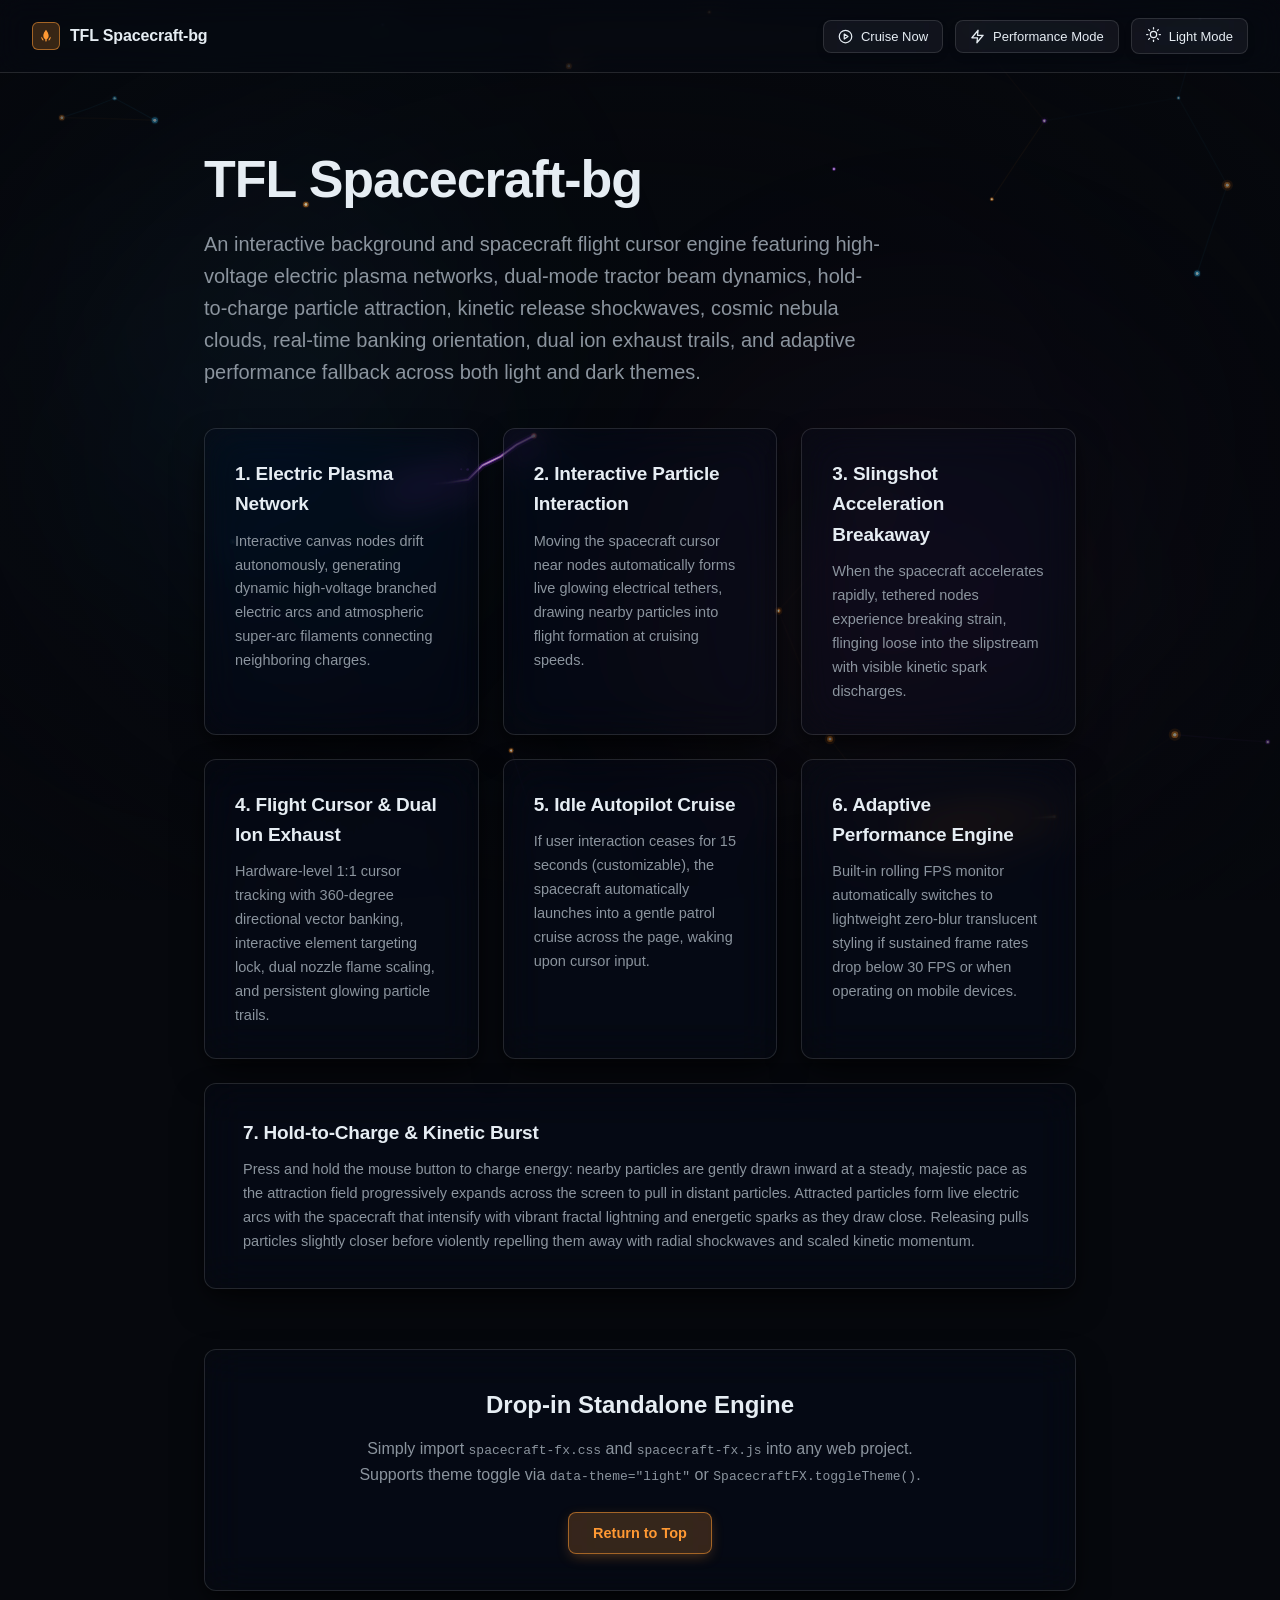
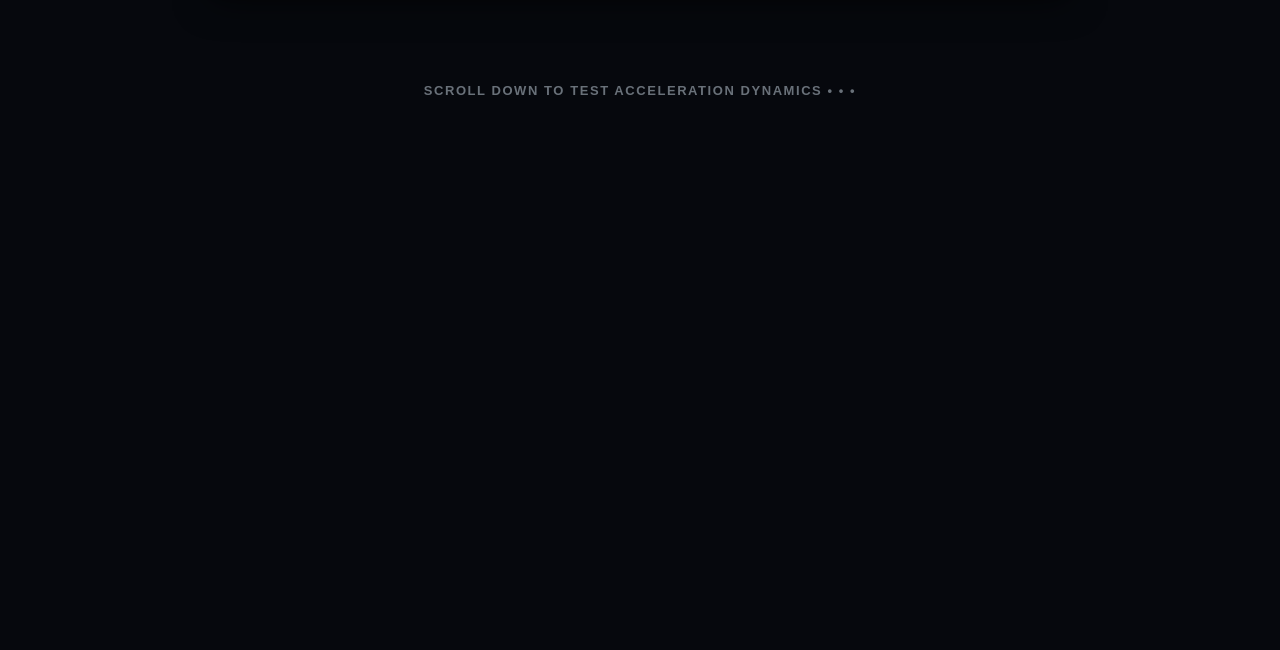
==== index.html @ ed70cabe "updated demo page name to index for gihub pages" ====
<!DOCTYPE html>
<html lang="en" data-theme="dark">
<head>
  <meta charset="UTF-8">
  <meta name="viewport" content="width=device-width, initial-scale=1.0">
  <title>TFL Spacecraft-bg — Interactive Demo</title>
  <meta name="theme-color" content="#06080d">

  <!-- Spacecraft FX Stylesheet (Includes Light & Dark Themes + Glass Utilities) -->
  <link rel="stylesheet" href="spacecraft-fx.css">

  <style>
    *, *::before, *::after {
      box-sizing: border-box;
      margin: 0;
      padding: 0;
    }

    body {
      font-family: -apple-system, BlinkMacSystemFont, "Segoe UI", Roboto, Helvetica, Arial, sans-serif;
      background-color: var(--fx-bg);
      color: var(--fx-text);
      min-height: 250vh;
      overflow-x: hidden;
      line-height: 1.6;
      transition: background-color 0.3s ease, color 0.3s ease;
    }

    /* Floating Header with Theme Switcher */
    .demo-header {
      position: fixed;
      top: 0;
      left: 0;
      right: 0;
      z-index: 100;
      display: flex;
      justify-content: space-between;
      align-items: center;
      padding: 18px 32px;
      backdrop-filter: blur(14px);
      -webkit-backdrop-filter: blur(14px);
      border-bottom: 1px solid var(--fx-glass-border);
      background: var(--fx-glass-bg);
      transition: background 0.3s ease, border-color 0.3s ease;
    }

    .demo-logo {
      display: flex;
      align-items: center;
      gap: 10px;
      font-size: 16px;
      font-weight: 700;
      letter-spacing: -0.01em;
      color: var(--fx-text);
      text-decoration: none;
    }

    .demo-logo-icon {
      display: inline-flex;
      align-items: center;
      justify-content: center;
      width: 28px;
      height: 28px;
      border-radius: 6px;
      background: var(--fx-btn-primary-bg);
      border: 1px solid var(--fx-btn-primary-border);
      color: var(--fx-btn-primary-text);
      font-size: 14px;
    }

    .demo-nav-actions {
      display: flex;
      align-items: center;
      gap: 12px;
    }

    .nav-btn {
      display: inline-flex;
      align-items: center;
      gap: 8px;
      padding: 8px 14px;
      font-size: 13px;
      font-weight: 500;
      cursor: pointer;
    }

    .nav-btn svg {
      width: 15px;
      height: 15px;
      flex-shrink: 0;
    }

    .demo-content {
      position: relative;
      z-index: 1;
      max-width: 920px;
      margin: 0 auto;
      padding: 150px 24px 100px;
    }

    .badge {
      display: inline-flex;
      align-items: center;
      gap: 6px;
      font-size: 12px;
      font-weight: 700;
      text-transform: uppercase;
      letter-spacing: 0.1em;
      color: var(--fx-accent);
      background: rgba(var(--fx-accent-rgb), 0.12);
      border: 1px solid rgba(var(--fx-accent-rgb), 0.35);
      border-radius: 999px;
      padding: 5px 14px;
      margin-bottom: 22px;
      backdrop-filter: blur(10px);
      -webkit-backdrop-filter: blur(10px);
    }

    .badge-dot {
      width: 6px;
      height: 6px;
      border-radius: 50%;
      background-color: var(--fx-accent);
      box-shadow: 0 0 8px var(--fx-accent);
    }

    h1 {
      font-size: clamp(34px, 5vw, 52px);
      font-weight: 800;
      line-height: 1.15;
      margin-bottom: 18px;
      letter-spacing: -0.02em;
    }

    p.lead {
      font-size: clamp(17px, 2.2vw, 20px);
      color: var(--fx-text-muted);
      margin-bottom: 36px;
      max-width: 680px;
      line-height: 1.6;
    }

    .btn-group {
      display: flex;
      flex-wrap: wrap;
      gap: 16px;
      margin-bottom: 60px;
    }

    .cards-grid {
      display: grid;
      grid-template-columns: repeat(auto-fit, minmax(260px, 1fr));
      gap: 24px;
      margin-top: 40px;
    }

    .card-span-full {
      grid-column: 1 / -1;
    }

    .card-span-full .card-inner {
      padding: 34px 38px;
    }

    .card-inner {
      padding: 30px;
      height: 100%;
      display: flex;
      flex-direction: column;
    }

    .card-icon {
      font-size: 22px;
      margin-bottom: 16px;
      display: inline-block;
    }

    .card h3 {
      font-size: 19px;
      font-weight: 700;
      margin-bottom: 10px;
      color: var(--fx-text);
      letter-spacing: -0.01em;
    }

    .card p {
      color: var(--fx-text-muted);
      font-size: 14.5px;
      line-height: 1.65;
    }

    .scroll-hint {
      margin-top: 90px;
      text-align: center;
      color: var(--fx-text-muted);
      font-size: 13px;
      letter-spacing: 0.12em;
      text-transform: uppercase;
      font-weight: 600;
      opacity: 0.75;
    }

    .demo-footer-card {
      margin-top: 60px;
      padding: 36px;
      text-align: center;
    }

    .demo-footer-card h2 {
      font-size: 24px;
      margin-bottom: 12px;
    }

    .demo-footer-card p {
      color: var(--fx-text-muted);
      max-width: 600px;
      margin: 0 auto 24px;
    }
  </style>
</head>
<body>

  <!-- Floating Header with Theme Switcher and Mode Controls -->
  <header class="demo-header">
    <div class="demo-logo">
      <span class="demo-logo-icon">
        <svg viewBox="0 0 24 24" width="16" height="16" fill="currentColor">
          <path d="M12 2.5s-4 4.5-4 9.5c0 2.2 1.3 4 3 4.8V19l1 2 1-2v-2.2c1.7-.8 3-2.6 3-4.8 0-5-4-9.5-4-9.5zM6 13c-.6 0-1 .4-1 1 0 2.5 1.5 4.5 3 5.2V16.5C6.8 15.6 6 14.4 6 13zm12 0c0 1.4-.8 2.6-2 3.5v2.7c1.5-.7 3-2.7 3-5.2 0-.6-.4-1-1-1z"/>
        </svg>
      </span>
      <span>TFL Spacecraft-bg</span>
    </div>

    <div class="demo-nav-actions">
      <!-- Instant Auto-Cruise Test Button -->
      <button id="cruise-test-btn" class="fx-glass-btn fx-glass-btn-secondary nav-btn" title="Instantly trigger Idle Auto-Cruise without waiting 15 seconds">
        <svg viewBox="0 0 24 24" fill="none" stroke="currentColor" stroke-width="2" stroke-linecap="round" stroke-linejoin="round">
          <circle cx="12" cy="12" r="10"></circle>
          <polygon points="10 8 16 12 10 16 10 8"></polygon>
        </svg>
        <span>Cruise Now</span>
      </button>

      <!-- Mode activation toggle -->
      <button id="lowperf-toggle-btn" class="fx-glass-btn fx-glass-btn-secondary nav-btn" title="Toggle Low-Performance Mode (< 30 FPS mode)">
        <svg viewBox="0 0 24 24" fill="none" stroke="currentColor" stroke-width="2" stroke-linecap="round" stroke-linejoin="round">
          <polygon points="13 2 3 14 12 14 11 22 21 10 12 10 13 2"></polygon>
        </svg>
        <span id="lowperf-label">Performance Mode</span>
      </button>

      <!-- Theme Switcher -->
      <button id="theme-toggle-btn" class="fx-glass-btn fx-glass-btn-secondary nav-btn" aria-label="Toggle light or dark theme" title="Toggle Light / Dark Theme">
        <span id="theme-icon">
          <!-- Default Moon Icon for Dark Theme -->
          <svg viewBox="0 0 24 24" fill="none" stroke="currentColor" stroke-width="2" stroke-linecap="round" stroke-linejoin="round">
            <path d="M21 12.79A9 9 0 1 1 11.21 3 7 7 0 0 0 21 12.79z"></path>
          </svg>
        </span>
        <span id="theme-label">Light Mode</span>
      </button>
    </div>
  </header>

  <!-- Demo Content -->
  <main class="demo-content">
    <h1>TFL Spacecraft-bg</h1>
    <p class="lead">
      An interactive background and spacecraft flight cursor engine featuring high-voltage electric plasma networks, dual-mode tractor beam dynamics, hold-to-charge particle attraction, kinetic release shockwaves, cosmic nebula clouds, real-time banking orientation, dual ion exhaust trails, and adaptive performance fallback across both light and dark themes.
    </p>

    <!-- Features Cards Grid (7 Interactive Features) -->
    <div class="cards-grid">
      <div class="fx-glass-card card">
        <div class="card-inner">
          <h3>1. Electric Plasma Network</h3>
          <p>Interactive canvas nodes drift autonomously, generating dynamic high-voltage branched electric arcs and atmospheric super-arc filaments connecting neighboring charges.</p>
        </div>
      </div>

      <div class="fx-glass-card card">
        <div class="card-inner">
          <h3>2. Interactive Particle Interaction</h3>
          <p>Moving the spacecraft cursor near nodes automatically forms live glowing electrical tethers, drawing nearby particles into flight formation at cruising speeds.</p>
        </div>
      </div>

      <div class="fx-glass-card card">
        <div class="card-inner">
          <h3>3. Slingshot Acceleration Breakaway</h3>
          <p>When the spacecraft accelerates rapidly, tethered nodes experience breaking strain, flinging loose into the slipstream with visible kinetic spark discharges.</p>
        </div>
      </div>

      <div class="fx-glass-card card">
        <div class="card-inner">
          <h3>4. Flight Cursor & Dual Ion Exhaust</h3>
          <p>Hardware-level 1:1 cursor tracking with 360-degree directional vector banking, interactive element targeting lock, dual nozzle flame scaling, and persistent glowing particle trails.</p>
        </div>
      </div>

      <div class="fx-glass-card card">
        <div class="card-inner">
          <h3>5. Idle Autopilot Cruise</h3>
          <p>If user interaction ceases for 15 seconds (customizable), the spacecraft automatically launches into a gentle patrol cruise across the page, waking upon cursor input.</p>
        </div>
      </div>

      <div class="fx-glass-card card">
        <div class="card-inner">
          <h3>6. Adaptive Performance Engine</h3>
          <p>Built-in rolling FPS monitor automatically switches to lightweight zero-blur translucent styling if sustained frame rates drop below 30 FPS or when operating on mobile devices.</p>
        </div>
      </div>

      <div class="fx-glass-card card card-span-full">
        <div class="card-inner">
          <h3>7. Hold-to-Charge & Kinetic Burst</h3>
          <p>Press and hold the mouse button to charge energy: nearby particles are gently drawn inward at a steady, majestic pace as the attraction field progressively expands across the screen to pull in distant particles. Attracted particles form live electric arcs with the spacecraft that intensify with vibrant fractal lightning and energetic sparks as they draw close. Releasing pulls particles slightly closer before violently repelling them away with radial shockwaves and scaled kinetic momentum.</p>
        </div>
      </div>
    </div>

    <div class="fx-glass-card demo-footer-card">
      <h2>Drop-in Standalone Engine</h2>
      <p>Simply import <code>spacecraft-fx.css</code> and <code>spacecraft-fx.js</code> into any web project. Supports theme toggle via <code>data-theme="light"</code> or <code>SpacecraftFX.toggleTheme()</code>.</p>
      <button class="fx-glass-btn fx-glass-btn-primary" onclick="window.scrollTo({top: 0, behavior: 'smooth'});">
        <span>Return to Top</span>
      </button>
    </div>

    <div class="scroll-hint">
      Scroll down to test acceleration dynamics &bull; &bull; &bull;
    </div>
  </main>

  <!-- Spacecraft FX Script (automatically mounts canvases, cursor, and monitors themes) -->
  <script src="spacecraft-fx.js"></script>
  <script>
    // Theme toggle interaction
    var themeBtn = document.getElementById('theme-toggle-btn');
    var themeIcon = document.getElementById('theme-icon');
    var themeLabel = document.getElementById('theme-label');

    var sunSvg = '<svg viewBox="0 0 24 24" fill="none" stroke="currentColor" stroke-width="2" stroke-linecap="round" stroke-linejoin="round"><circle cx="12" cy="12" r="5"></circle><line x1="12" y1="1" x2="12" y2="3"></line><line x1="12" y1="21" x2="12" y2="23"></line><line x1="4.22" y1="4.22" x2="5.64" y2="5.64"></line><line x1="18.36" y1="18.36" x2="19.78" y2="19.78"></line><line x1="1" y1="12" x2="3" y2="12"></line><line x1="21" y1="12" x2="23" y2="12"></line><line x1="4.22" y1="19.78" x2="5.64" y2="18.36"></line><line x1="18.36" y1="5.64" x2="19.78" y2="4.22"></line></svg>';
    var moonSvg = '<svg viewBox="0 0 24 24" fill="none" stroke="currentColor" stroke-width="2" stroke-linecap="round" stroke-linejoin="round"><path d="M21 12.79A9 9 0 1 1 11.21 3 7 7 0 0 0 21 12.79z"></path></svg>';

    function syncThemeUI(theme) {
      if (theme === 'light') {
        themeIcon.innerHTML = moonSvg;
        themeLabel.textContent = 'Dark Mode';
        document.querySelector('meta[name="theme-color"]').setAttribute('content', '#f1f5f9');
      } else {
        themeIcon.innerHTML = sunSvg;
        themeLabel.textContent = 'Light Mode';
        document.querySelector('meta[name="theme-color"]').setAttribute('content', '#06080d');
      }
    }

    themeBtn.addEventListener('click', function() {
      if (window.SpacecraftFX && window.SpacecraftFX.toggleTheme) {
        var newTheme = window.SpacecraftFX.toggleTheme();
        syncThemeUI(newTheme);
      } else {
        var isCurrentlyLight = document.documentElement.getAttribute('data-theme') === 'light';
        var next = isCurrentlyLight ? 'dark' : 'light';
        document.documentElement.setAttribute('data-theme', next);
        syncThemeUI(next);
      }
    });

    // Check initial state
    syncThemeUI(document.documentElement.getAttribute('data-theme') || 'dark');

    // Low-perf / < 30 FPS toggle interaction
    var lowperfBtn = document.getElementById('lowperf-toggle-btn');
    var lowperfLabel = document.getElementById('lowperf-label');
    if (lowperfBtn) {
      lowperfBtn.addEventListener('click', function() {
        var isLow = document.documentElement.classList.contains('low-perf');
        if (!isLow) {
          if (window.SpacecraftFX && window.SpacecraftFX.enableLowPerfMode) {
            window.SpacecraftFX.enableLowPerfMode('demo_button_clicked');
          } else {
            document.documentElement.classList.add('low-perf');
          }
          lowperfLabel.textContent = 'Low-Perf Active';
          lowperfBtn.style.borderColor = 'var(--fx-accent)';
          lowperfBtn.style.color = 'var(--fx-accent)';
        } else {
          location.reload();
        }
      });
    }

    // Immediate Cruise Test button
    var cruiseBtn = document.getElementById('cruise-test-btn');
    if (cruiseBtn) {
      cruiseBtn.addEventListener('click', function() {
        if (window.SpacecraftFX && window.SpacecraftFX.triggerAutoCruise) {
          window.SpacecraftFX.triggerAutoCruise();
        }
      });
    }
  </script>
</body>
</html>
---- spacecraft-fx.css ----
/* ===================================================
   SPACECRAFT FX — Background & Cursor Package
   spacecraft-fx.css (Supports Dark & Light Themes)
=================================================== */

/* --- THEME TOKENS (DARK & LIGHT) ------------------ */
:root,
[data-theme="dark"] {
  --fx-bg: #06080d;
  --fx-text: #e6edf3;
  --fx-text-muted: #8b949e;
  --fx-accent: #ff9933;
  --fx-accent-rgb: 255, 153, 51;
  --fx-vignette: radial-gradient(ellipse 90% 85% at 50% 50%, rgba(6, 8, 13, 0.22) 35%, rgba(6, 8, 13, 0.76) 78%, #06080d 100%);

  /* Liquid Glass Slab Tokens (Dark) */
  --fx-glass-bg: rgba(13, 17, 28, 0.22);
  --fx-glass-bg-hover: rgba(18, 25, 42, 0.32);
  --fx-glass-border: rgba(255, 255, 255, 0.12);
  --fx-glass-border-hover: rgba(255, 153, 51, 0.55);
  --fx-glass-blur: blur(20px) saturate(190%);
  --fx-glass-shadow: 0 16px 36px -8px rgba(0, 0, 0, 0.65), 0 4px 12px 0 rgba(0, 0, 0, 0.3);

  /* Button Tokens (Dark) */
  --fx-btn-primary-bg: rgba(255, 153, 51, 0.2);
  --fx-btn-primary-border: rgba(255, 153, 51, 0.55);
  --fx-btn-primary-text: #ff9933;
  --fx-btn-primary-hover-bg: rgba(255, 153, 51, 0.32);

  --fx-btn-secondary-bg: rgba(255, 255, 255, 0.05);
  --fx-btn-secondary-border: rgba(255, 255, 255, 0.12);
  --fx-btn-secondary-text: #e6edf3;
  --fx-btn-secondary-hover-bg: rgba(255, 255, 255, 0.1);
}

[data-theme="light"],
.light-theme {
  --fx-bg: #f1f5f9;
  --fx-text: #0f172a;
  --fx-text-muted: #475569;
  --fx-accent: #ea580c;
  --fx-accent-rgb: 234, 88, 12;
  --fx-vignette: radial-gradient(ellipse 90% 85% at 50% 50%, rgba(241, 245, 249, 0.25) 35%, rgba(226, 232, 240, 0.75) 78%, #e2e8f0 100%);

  /* Liquid Glass Slab Tokens (Light) - Uniform 4-Sided Border & Clean Refraction */
  --fx-glass-bg: rgba(255, 255, 255, 0.22);
  --fx-glass-bg-hover: rgba(255, 255, 255, 0.35);
  --fx-glass-border: rgba(15, 23, 42, 0.1);
  --fx-glass-border-hover: rgba(234, 88, 12, 0.55);
  --fx-glass-blur: blur(20px) saturate(200%);
  --fx-glass-shadow: 0 16px 36px -8px rgba(15, 23, 42, 0.08), 0 4px 12px 0 rgba(15, 23, 42, 0.03);

  /* Button Tokens (Light) */
  --fx-btn-primary-bg: rgba(234, 88, 12, 0.12);
  --fx-btn-primary-border: rgba(234, 88, 12, 0.45);
  --fx-btn-primary-text: #c2410c;
  --fx-btn-primary-hover-bg: rgba(234, 88, 12, 0.22);

  --fx-btn-secondary-bg: rgba(255, 255, 255, 0.45);
  --fx-btn-secondary-border: rgba(15, 23, 42, 0.12);
  --fx-btn-secondary-text: #0f172a;
  --fx-btn-secondary-hover-bg: rgba(255, 255, 255, 0.65);
}

/* 1. FUTURISTIC ELECTRIC NETWORK BACKGROUND */
.cyber-network-bg {
  position: fixed;
  inset: 0;
  width: 100vw;
  height: 100vh;
  pointer-events: none;
  z-index: 0;
  overflow: hidden;
  background-color: var(--fx-bg);
  transition: background-color 0.3s ease;
}

/* Minimal Cosmic Nebula Clouds */
.cyber-nebula-clouds {
  position: absolute;
  inset: -15%;
  width: 130%;
  height: 130%;
  pointer-events: none;
  overflow: hidden;
  will-change: transform;
}

.nebula-cloud {
  position: absolute;
  border-radius: 50%;
  filter: blur(80px);
  opacity: 0.75;
  mix-blend-mode: screen;
  will-change: transform, opacity;
  pointer-events: none;
  transition: opacity 0.3s ease;
}

[data-theme="light"] .nebula-cloud,
.light-theme .nebula-cloud {
  mix-blend-mode: multiply;
  opacity: 0.85;
}

.cloud-cyan {
  top: 10%;
  left: 8%;
  width: 52vw;
  height: 52vw;
  max-width: 720px;
  max-height: 720px;
  background: radial-gradient(circle, rgba(56, 189, 248, 0.08) 0%, rgba(14, 165, 233, 0.03) 45%, transparent 70%);
  animation: nebulaFloat1 36s ease-in-out infinite alternate;
}

[data-theme="light"] .cloud-cyan,
.light-theme .cloud-cyan {
  background: radial-gradient(circle, rgba(14, 165, 233, 0.14) 0%, rgba(56, 189, 248, 0.05) 45%, transparent 70%);
}

.cloud-violet {
  bottom: 8%;
  right: 10%;
  width: 58vw;
  height: 58vw;
  max-width: 780px;
  max-height: 780px;
  background: radial-gradient(circle, rgba(168, 85, 247, 0.065) 0%, rgba(126, 34, 206, 0.025) 50%, transparent 70%);
  animation: nebulaFloat2 44s ease-in-out infinite alternate;
}

[data-theme="light"] .cloud-violet,
.light-theme .cloud-violet {
  background: radial-gradient(circle, rgba(147, 51, 234, 0.12) 0%, rgba(168, 85, 247, 0.04) 50%, transparent 70%);
}

.cloud-amber {
  top: 42%;
  left: 48%;
  width: 44vw;
  height: 44vw;
  max-width: 580px;
  max-height: 580px;
  background: radial-gradient(circle, rgba(255, 153, 51, 0.05) 0%, rgba(255, 120, 0, 0.018) 45%, transparent 68%);
  animation: nebulaFloat3 32s ease-in-out infinite alternate;
}

[data-theme="light"] .cloud-amber,
.light-theme .cloud-amber {
  background: radial-gradient(circle, rgba(249, 115, 22, 0.11) 0%, rgba(251, 146, 60, 0.03) 45%, transparent 68%);
}

.cloud-drift {
  bottom: 22%;
  left: 6%;
  width: 48vw;
  height: 48vw;
  max-width: 640px;
  max-height: 640px;
  background: radial-gradient(circle, rgba(14, 165, 233, 0.045) 0%, rgba(99, 102, 241, 0.02) 50%, transparent 70%);
  animation: nebulaFloat4 40s ease-in-out infinite alternate;
}

[data-theme="light"] .cloud-drift,
.light-theme .cloud-drift {
  background: radial-gradient(circle, rgba(99, 102, 241, 0.11) 0%, rgba(129, 140, 248, 0.03) 50%, transparent 70%);
}

@keyframes nebulaFloat1 {
  0% { transform: translate(0, 0) scale(1) rotate(0deg); }
  50% { transform: translate(4vw, 3vh) scale(1.08) rotate(12deg); }
  100% { transform: translate(-3vw, -2vh) scale(0.95) rotate(-8deg); }
}

@keyframes nebulaFloat2 {
  0% { transform: translate(0, 0) scale(1) rotate(0deg); }
  50% { transform: translate(-5vw, -3vh) scale(1.1) rotate(-10deg); }
  100% { transform: translate(3vw, 4vh) scale(0.92) rotate(12deg); }
}

@keyframes nebulaFloat3 {
  0% { transform: translate(0, 0) scale(1); }
  50% { transform: translate(-3vw, 4vh) scale(1.12); }
  100% { transform: translate(4vw, -2vh) scale(0.9); }
}

@keyframes nebulaFloat4 {
  0% { transform: translate(0, 0) scale(0.95); }
  50% { transform: translate(3vw, -4vh) scale(1.08); }
  100% { transform: translate(-4vw, 2vh) scale(1.0); }
}

#cyber-network-canvas {
  position: absolute;
  top: 0;
  left: 0;
  width: 100%;
  height: 100%;
  display: block;
}

.cyber-network-vignette {
  position: absolute;
  inset: 0;
  background: var(--fx-vignette);
  pointer-events: none;
  transition: background 0.3s ease;
}

@media (prefers-reduced-motion: reduce) {
  .cyber-network-bg {
    display: none;
  }
}

@media (hover: none) {
  .cyber-network-bg {
    opacity: 0.6;
  }
}

/* 2. ION EXHAUST TRAIL CANVAS */
.spacecraft-trail-canvas {
  position: fixed;
  inset: 0;
  width: 100vw;
  height: 100vh;
  pointer-events: none;
  z-index: 99999;
}

/* 3. MINIATURE SPACECRAFT CURSOR */
.spacecraft-cursor {
  position: fixed;
  top: 0;
  left: 0;
  width: 32px;
  height: 42px;
  pointer-events: none;
  z-index: 2147483647;
  opacity: 0;
  will-change: transform, opacity;
  transition: opacity 0.22s ease-out;
  display: block;
}

.spacecraft-cursor.is-active {
  opacity: 1;
}

.spacecraft-svg {
  display: block;
  width: 100%;
  height: 100%;
  transform-origin: 16px 18px;
  will-change: transform;
  overflow: visible;
}

/* Spacecraft Light Theme Adaptations (Frost Titanium Hull & Defined Beacon Tip) */
[data-theme="light"] .sc-hull,
.light-theme .sc-hull {
  stroke: #0284c7;
  stroke-width: 1.2px;
  filter: drop-shadow(0 2px 4px rgba(15, 23, 42, 0.25));
}

[data-theme="light"] .sc-wings,
.light-theme .sc-wings {
  stroke: #0369a1;
  stroke-width: 1px;
}

[data-theme="light"] .sc-canopy,
.light-theme .sc-canopy {
  fill: #0284c7;
}

/* Light theme beacon tip: High-visibility targeting beacon (not white) */
[data-theme="light"] .sc-beacon,
.light-theme .sc-beacon {
  fill: #ea580c !important;
  filter: drop-shadow(0 0 3px #ea580c) !important;
}

[data-theme="light"] .spacecraft-svg line,
.light-theme .spacecraft-svg line {
  stroke: rgba(2, 132, 199, 0.55);
}

/* Hover targeting feedback */
.spacecraft-cursor.is-targeting .sc-hull,
.spacecraft-cursor.is-targeting .sc-wings {
  stroke: var(--fx-accent);
  filter: drop-shadow(0 0 6px rgba(var(--fx-accent-rgb), 0.75));
}

.spacecraft-cursor.is-targeting .sc-canopy {
  fill: var(--fx-accent);
}

/* Spacecraft Charge-Up & Hold Feedback */
.spacecraft-cursor.is-charging .sc-hull {
  stroke: #ff9933;
  filter: drop-shadow(0 0 8px rgba(255, 153, 51, 0.95)) drop-shadow(0 0 16px rgba(56, 189, 248, 0.75));
}

.spacecraft-cursor.is-charging .sc-wings {
  stroke: #38bdf8;
  filter: drop-shadow(0 0 6px rgba(56, 189, 248, 0.85));
}

.spacecraft-cursor.is-charging .sc-canopy {
  fill: #38bdf8;
  filter: drop-shadow(0 0 6px #38bdf8);
}

.spacecraft-cursor.is-charging .sc-emitter {
  fill: #ffffff;
  filter: drop-shadow(0 0 6px #ffffff) drop-shadow(0 0 10px #ff9933);
}

[data-theme="light"] .spacecraft-cursor.is-charging .sc-hull,
.light-theme .spacecraft-cursor.is-charging .sc-hull {
  stroke: #ea580c;
  filter: drop-shadow(0 0 8px rgba(234, 88, 12, 0.85)) drop-shadow(0 0 14px rgba(2, 132, 199, 0.5));
}

[data-theme="light"] .spacecraft-cursor.is-charging .sc-wings,
.light-theme .spacecraft-cursor.is-charging .sc-wings {
  stroke: #0284c7;
  filter: drop-shadow(0 0 6px rgba(2, 132, 199, 0.75));
}

[data-theme="light"] .spacecraft-cursor.is-charging .sc-canopy,
.light-theme .spacecraft-cursor.is-charging .sc-canopy {
  fill: #0284c7;
  filter: drop-shadow(0 0 6px #0284c7);
}

[data-theme="light"] .spacecraft-cursor.is-charging .sc-emitter,
.light-theme .spacecraft-cursor.is-charging .sc-emitter {
  fill: #ea580c;
  filter: drop-shadow(0 0 6px #ea580c);
}

/* Dual Engine Flames Flicker Animation */
.sc-flame-left {
  transform-origin: 10.5px 27px;
  animation: scFlameFlickerLeft 0.11s ease-in-out infinite alternate;
}

.sc-flame-right {
  transform-origin: 21.5px 27px;
  animation: scFlameFlickerRight 0.13s ease-in-out infinite alternate;
}

@keyframes scFlameFlickerLeft {
  0% { opacity: 0.8; transform: scaleY(0.9); }
  100% { opacity: 1; transform: scaleY(1.15); }
}

@keyframes scFlameFlickerRight {
  0% { opacity: 0.85; transform: scaleY(1.15); }
  100% { opacity: 0.95; transform: scaleY(0.9); }
}

/* Hide default cursor on desktop pointer devices ONLY when not low-perf or no-gpu */
@media (any-pointer: fine), (hover: hover), (pointer: fine) {
  html:not(.no-gpu):not(.low-perf),
  html:not(.no-gpu):not(.low-perf) body,
  html:not(.no-gpu):not(.low-perf) * {
    cursor: none !important;
  }
}

/* Fallback: hide custom cursor and trail on touch-only mobile devices */
@media (hover: none) and (pointer: coarse) {
  .spacecraft-cursor,
  .spacecraft-trail-canvas {
    display: none !important;
  }
}

/* Fallback: Restore standard normal native cursor when running in low-perf or without GPU */
.no-gpu,
.no-gpu body,
.no-gpu *,
.low-perf,
.low-perf body,
.low-perf * {
  cursor: auto !important;
}
.no-gpu a,
.no-gpu button,
.no-gpu [role="button"],
.low-perf a,
.low-perf button,
.low-perf [role="button"] {
  cursor: pointer !important;
}
.no-gpu input,
.no-gpu textarea,
.low-perf input,
.low-perf textarea {
  cursor: text !important;
}
.no-gpu .spacecraft-cursor,
.no-gpu .spacecraft-trail-canvas,
.low-perf .spacecraft-cursor,
.low-perf .spacecraft-trail-canvas {
  display: none !important;
}
.no-gpu .cyber-nebula-clouds,
.no-gpu .nebula-cloud,
.low-perf .cyber-nebula-clouds,
.low-perf .nebula-cloud {
  display: none !important;
  animation: none !important;
  filter: none !important;
}

/* ── Low-Performance & Mobile Translucent Window Mode (Zero Blur GPU Overhead) ── */
.low-perf *,
.low-perf *::before,
.low-perf *::after {
  backdrop-filter: none !important;
  -webkit-backdrop-filter: none !important;
}

.low-perf {
  --fx-glass-blur: none !important;
  --fx-glass-bg: rgba(255, 255, 255, 0.90) !important;
  --fx-glass-bg-hover: rgba(248, 250, 252, 0.95) !important;
  --fx-glass-border: rgba(15, 23, 42, 0.12) !important;
  --fx-glass-shadow: 0 4px 16px rgba(15, 23, 42, 0.08) !important;
}

[data-theme="dark"].low-perf,
.is-dark.low-perf {
  --fx-glass-blur: none !important;
  --fx-glass-bg: rgba(13, 17, 28, 0.88) !important;
  --fx-glass-bg-hover: rgba(22, 30, 48, 0.92) !important;
  --fx-glass-border: rgba(255, 255, 255, 0.12) !important;
  --fx-glass-shadow: 0 4px 16px rgba(0, 0, 0, 0.4) !important;
}

@media (max-width: 768px), (pointer: coarse) and (hover: none) {
  .cyber-nebula-clouds,
  .nebula-cloud {
    display: none !important;
    animation: none !important;
    filter: none !important;
  }
  .spacecraft-cursor,
  .spacecraft-trail-canvas {
    display: none !important;
  }
  .fx-glass-card,
  .fx-glass-btn {
    backdrop-filter: none !important;
    -webkit-backdrop-filter: none !important;
  }
}

/* ===================================================
   REUSABLE LIQUID GLASS CARD & BUTTON UTILITIES
=================================================== */

/* Liquid Glass Cards */
.fx-glass-card {
  position: relative;
  background: var(--fx-glass-bg);
  border: 1px solid var(--fx-glass-border);
  backdrop-filter: var(--fx-glass-blur);
  -webkit-backdrop-filter: var(--fx-glass-blur);
  box-shadow: var(--fx-glass-shadow);
  border-radius: 12px;
  color: var(--fx-text);
  transition: transform 0.25s cubic-bezier(0.4, 0, 0.2, 1),
              border-color 0.25s cubic-bezier(0.4, 0, 0.2, 1),
              box-shadow 0.25s cubic-bezier(0.4, 0, 0.2, 1),
              background 0.25s cubic-bezier(0.4, 0, 0.2, 1);
}

.fx-glass-card:hover {
  background: var(--fx-glass-bg-hover);
  border-color: var(--fx-glass-border-hover);
  transform: translateY(-4px);
  box-shadow: var(--fx-glass-shadow), 0 0 24px -4px rgba(var(--fx-accent-rgb), 0.2);
}

/* Liquid Glass Buttons */
.fx-glass-btn {
  display: inline-flex;
  align-items: center;
  justify-content: center;
  gap: 8px;
  font-family: inherit;
  font-size: 14.5px;
  font-weight: 600;
  padding: 12px 24px;
  border-radius: 8px;
  backdrop-filter: var(--fx-glass-blur);
  -webkit-backdrop-filter: var(--fx-glass-blur);
  transition: transform 0.2s cubic-bezier(0.4, 0, 0.2, 1),
              box-shadow 0.2s cubic-bezier(0.4, 0, 0.2, 1),
              background 0.2s cubic-bezier(0.4, 0, 0.2, 1),
              border-color 0.2s cubic-bezier(0.4, 0, 0.2, 1),
              color 0.2s cubic-bezier(0.4, 0, 0.2, 1);
  cursor: pointer;
  text-decoration: none;
}

.fx-glass-btn-primary {
  background: var(--fx-btn-primary-bg);
  border: 1px solid var(--fx-btn-primary-border);
  color: var(--fx-btn-primary-text);
  box-shadow: 0 4px 14px -3px rgba(var(--fx-accent-rgb), 0.35);
}

.fx-glass-btn-primary:hover {
  background: var(--fx-btn-primary-hover-bg);
  border-color: var(--fx-accent);
  transform: translateY(-2px);
  box-shadow: 0 8px 24px -4px rgba(var(--fx-accent-rgb), 0.45);
}

.fx-glass-btn-secondary {
  background: var(--fx-btn-secondary-bg);
  border: 1px solid var(--fx-btn-secondary-border);
  color: var(--fx-btn-secondary-text);
  box-shadow: 0 4px 12px -2px rgba(0, 0, 0, 0.08);
}

.fx-glass-btn-secondary:hover {
  background: var(--fx-btn-secondary-hover-bg);
  border-color: var(--fx-glass-border-hover);
  transform: translateY(-2px);
  box-shadow: 0 8px 20px -3px rgba(0, 0, 0, 0.15);
}
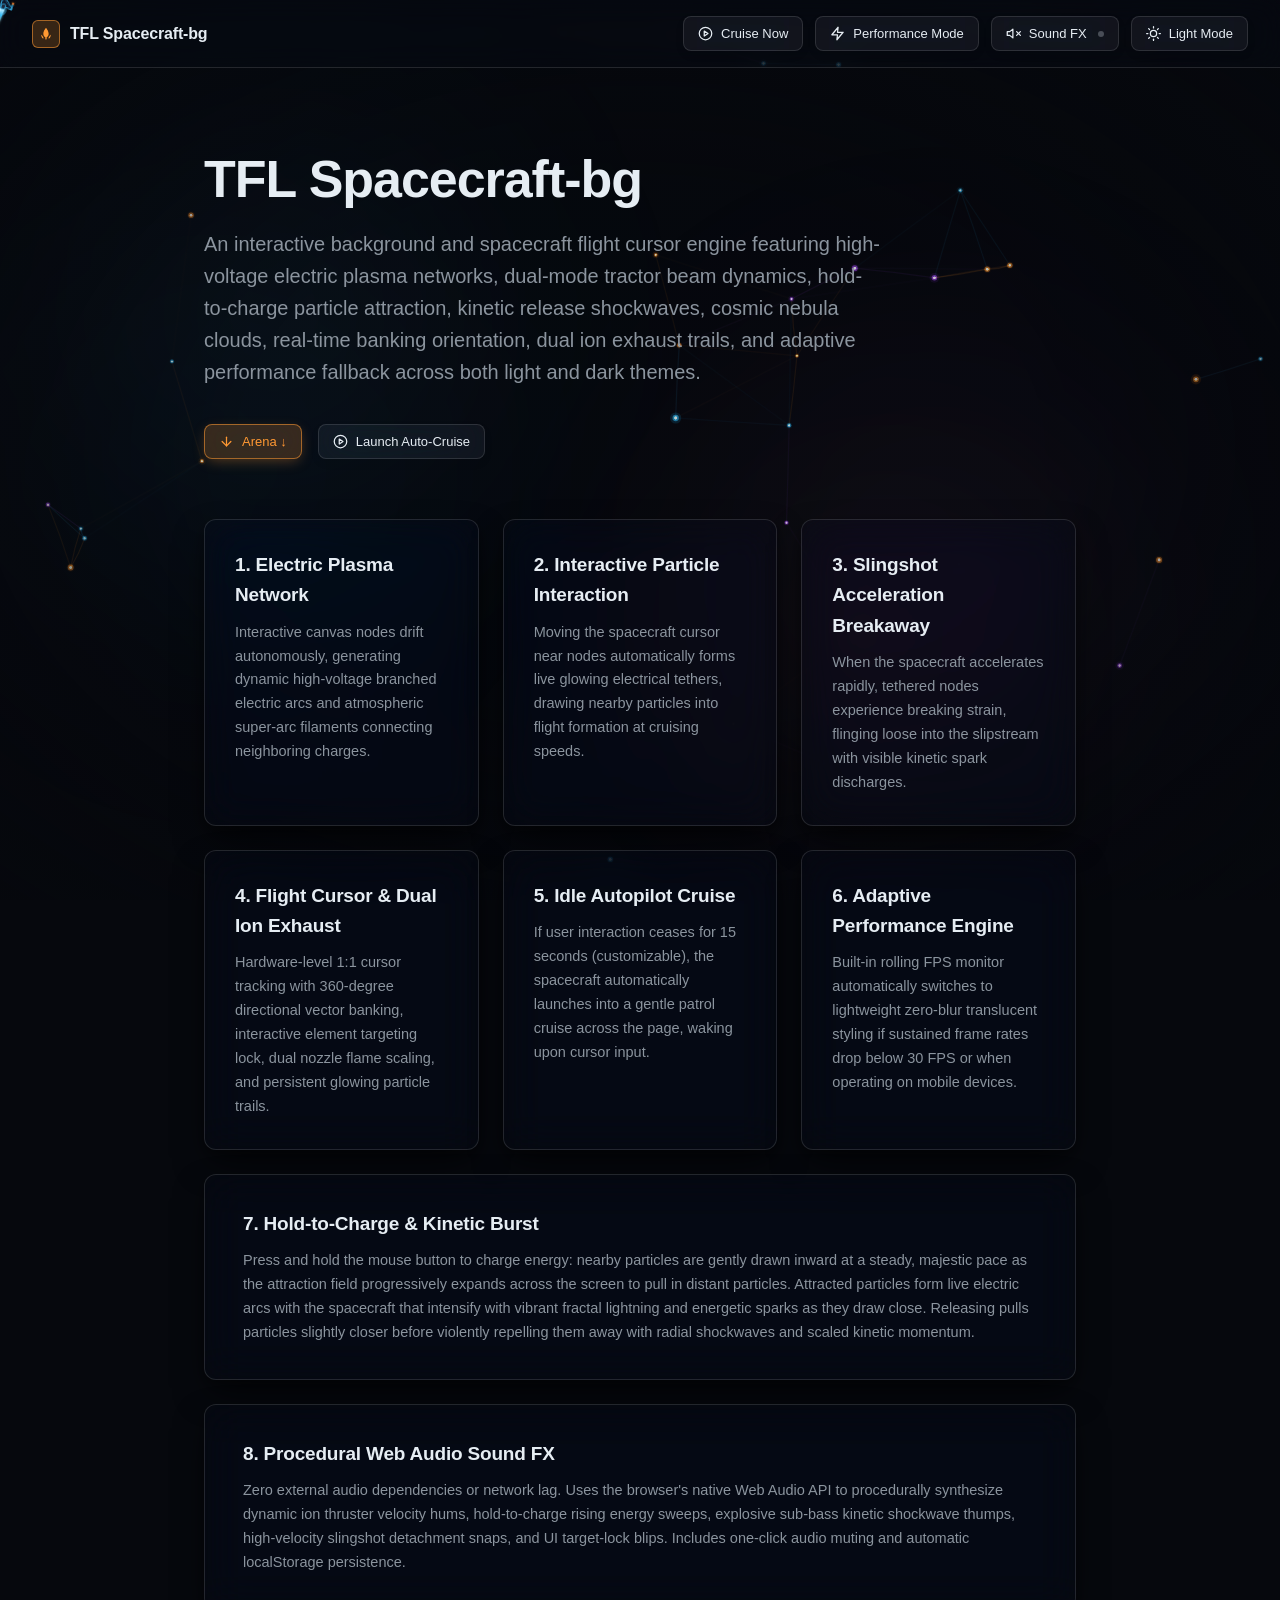
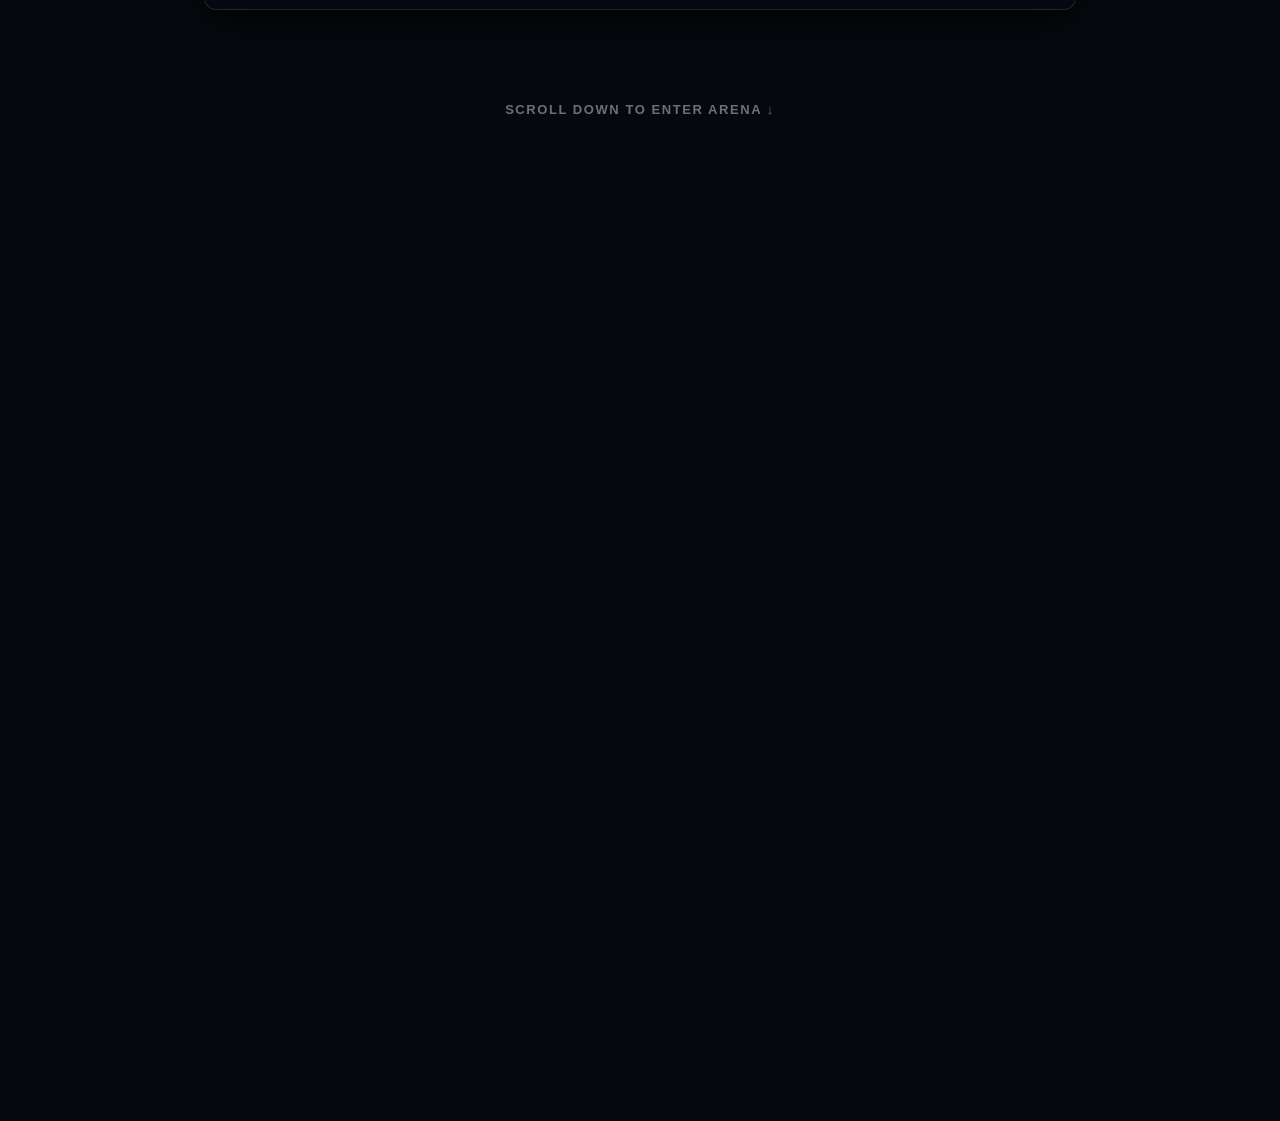
==== commit 9c823ee3: "added sound effects" ====
--- a/index.html
+++ b/index.html
@@ -16,17 +16,20 @@
       padding: 0;
     }
 
+    html {
+      scroll-behavior: smooth;
+    }
+
     body {
       font-family: -apple-system, BlinkMacSystemFont, "Segoe UI", Roboto, Helvetica, Arial, sans-serif;
       background-color: var(--fx-bg);
       color: var(--fx-text);
-      min-height: 250vh;
       overflow-x: hidden;
       line-height: 1.6;
       transition: background-color 0.3s ease, color 0.3s ease;
     }
 
-    /* Floating Header with Theme Switcher */
+    /* Floating Header with Auto-Hide in Full Viewport Arena */
     .demo-header {
       position: fixed;
       top: 0;
@@ -36,12 +39,16 @@
       display: flex;
       justify-content: space-between;
       align-items: center;
-      padding: 18px 32px;
+      padding: 16px 32px;
       backdrop-filter: blur(14px);
       -webkit-backdrop-filter: blur(14px);
       border-bottom: 1px solid var(--fx-glass-border);
       background: var(--fx-glass-bg);
-      transition: background 0.3s ease, border-color 0.3s ease;
+      transition: transform 0.35s cubic-bezier(0.4, 0, 0.2, 1), background 0.3s ease, border-color 0.3s ease;
+    }
+
+    .demo-header.header-hidden {
+      transform: translateY(-100%);
     }
 
     .demo-logo {
@@ -72,21 +79,46 @@
       display: flex;
       align-items: center;
       gap: 12px;
+      flex-wrap: wrap;
     }
 
     .nav-btn {
       display: inline-flex;
       align-items: center;
+      justify-content: center;
       gap: 8px;
       padding: 8px 14px;
       font-size: 13px;
       font-weight: 500;
+      line-height: 1;
+      height: 35px;
+      box-sizing: border-box;
       cursor: pointer;
+      vertical-align: middle;
+    }
+
+    .nav-btn > span {
+      display: inline-flex;
+      align-items: center;
+      line-height: 1;
+    }
+
+    .nav-icon,
+    #sound-icon,
+    #theme-icon {
+      display: inline-flex;
+      align-items: center;
+      justify-content: center;
+      width: 15px;
+      height: 15px;
+      line-height: 1;
+      flex-shrink: 0;
     }
 
     .nav-btn svg {
       width: 15px;
       height: 15px;
+      display: block;
       flex-shrink: 0;
     }
 
@@ -200,21 +232,15 @@
       opacity: 0.75;
     }
 
-    .demo-footer-card {
-      margin-top: 60px;
-      padding: 36px;
-      text-align: center;
-    }
-
-    .demo-footer-card h2 {
-      font-size: 24px;
-      margin-bottom: 12px;
-    }
-
-    .demo-footer-card p {
-      color: var(--fx-text-muted);
-      max-width: 600px;
-      margin: 0 auto 24px;
+
+
+    /* Full Viewport Free Flight Arena */
+    .arena-section {
+      position: relative;
+      width: 100vw;
+      height: 100vh;
+      min-height: 100vh;
+      pointer-events: none;
     }
   </style>
 </head>
@@ -234,24 +260,41 @@
     <div class="demo-nav-actions">
       <!-- Instant Auto-Cruise Test Button -->
       <button id="cruise-test-btn" class="fx-glass-btn fx-glass-btn-secondary nav-btn" title="Instantly trigger Idle Auto-Cruise without waiting 15 seconds">
-        <svg viewBox="0 0 24 24" fill="none" stroke="currentColor" stroke-width="2" stroke-linecap="round" stroke-linejoin="round">
-          <circle cx="12" cy="12" r="10"></circle>
-          <polygon points="10 8 16 12 10 16 10 8"></polygon>
-        </svg>
+        <span class="nav-icon">
+          <svg viewBox="0 0 24 24" fill="none" stroke="currentColor" stroke-width="2" stroke-linecap="round" stroke-linejoin="round">
+            <circle cx="12" cy="12" r="10"></circle>
+            <polygon points="10 8 16 12 10 16 10 8"></polygon>
+          </svg>
+        </span>
         <span>Cruise Now</span>
       </button>
 
       <!-- Mode activation toggle -->
       <button id="lowperf-toggle-btn" class="fx-glass-btn fx-glass-btn-secondary nav-btn" title="Toggle Low-Performance Mode (< 30 FPS mode)">
-        <svg viewBox="0 0 24 24" fill="none" stroke="currentColor" stroke-width="2" stroke-linecap="round" stroke-linejoin="round">
-          <polygon points="13 2 3 14 12 14 11 22 21 10 12 10 13 2"></polygon>
-        </svg>
+        <span class="nav-icon">
+          <svg viewBox="0 0 24 24" fill="none" stroke="currentColor" stroke-width="2" stroke-linecap="round" stroke-linejoin="round">
+            <polygon points="13 2 3 14 12 14 11 22 21 10 12 10 13 2"></polygon>
+          </svg>
+        </span>
         <span id="lowperf-label">Performance Mode</span>
       </button>
 
+      <!-- Sound FX Toggle Button -->
+      <button id="sound-toggle-btn" class="fx-glass-btn fx-glass-btn-secondary nav-btn" aria-label="Toggle sound effects" title="Toggle Synthesized Sci-Fi Sound FX">
+        <span id="sound-icon" class="nav-icon">
+          <svg viewBox="0 0 24 24" fill="none" stroke="currentColor" stroke-width="2" stroke-linecap="round" stroke-linejoin="round">
+            <polygon points="11 5 6 9 2 9 2 15 6 15 11 19 11 5"></polygon>
+            <line x1="23" y1="9" x2="17" y2="15"></line>
+            <line x1="17" y1="9" x2="23" y2="15"></line>
+          </svg>
+        </span>
+        <span id="sound-label">Sound FX</span>
+        <span class="nav-sound-dot" aria-hidden="true"></span>
+      </button>
+
       <!-- Theme Switcher -->
       <button id="theme-toggle-btn" class="fx-glass-btn fx-glass-btn-secondary nav-btn" aria-label="Toggle light or dark theme" title="Toggle Light / Dark Theme">
-        <span id="theme-icon">
+        <span id="theme-icon" class="nav-icon">
           <!-- Default Moon Icon for Dark Theme -->
           <svg viewBox="0 0 24 24" fill="none" stroke="currentColor" stroke-width="2" stroke-linecap="round" stroke-linejoin="round">
             <path d="M21 12.79A9 9 0 1 1 11.21 3 7 7 0 0 0 21 12.79z"></path>
@@ -269,6 +312,24 @@
       An interactive background and spacecraft flight cursor engine featuring high-voltage electric plasma networks, dual-mode tractor beam dynamics, hold-to-charge particle attraction, kinetic release shockwaves, cosmic nebula clouds, real-time banking orientation, dual ion exhaust trails, and adaptive performance fallback across both light and dark themes.
     </p>
 
+    <!-- Quick Navigation to Arena -->
+    <div class="btn-group">
+      <button class="fx-glass-btn fx-glass-btn-primary nav-btn" onclick="document.getElementById('arena').scrollIntoView({ behavior: 'smooth' });">
+        <svg viewBox="0 0 24 24" fill="none" stroke="currentColor" stroke-width="2" stroke-linecap="round" stroke-linejoin="round">
+          <line x1="12" y1="5" x2="12" y2="19"></line>
+          <polyline points="19 12 12 19 5 12"></polyline>
+        </svg>
+        <span>Arena &darr;</span>
+      </button>
+      <button class="fx-glass-btn fx-glass-btn-secondary nav-btn" onclick="if (window.SpacecraftFX && window.SpacecraftFX.triggerAutoCruise) window.SpacecraftFX.triggerAutoCruise();">
+        <svg viewBox="0 0 24 24" fill="none" stroke="currentColor" stroke-width="2" stroke-linecap="round" stroke-linejoin="round">
+          <circle cx="12" cy="12" r="10"></circle>
+          <polygon points="10 8 16 12 10 16 10 8"></polygon>
+        </svg>
+        <span>Launch Auto-Cruise</span>
+      </button>
+    </div>
+
     <!-- Features Cards Grid (7 Interactive Features) -->
     <div class="cards-grid">
       <div class="fx-glass-card card">
@@ -319,20 +380,22 @@
           <p>Press and hold the mouse button to charge energy: nearby particles are gently drawn inward at a steady, majestic pace as the attraction field progressively expands across the screen to pull in distant particles. Attracted particles form live electric arcs with the spacecraft that intensify with vibrant fractal lightning and energetic sparks as they draw close. Releasing pulls particles slightly closer before violently repelling them away with radial shockwaves and scaled kinetic momentum.</p>
         </div>
       </div>
+
+      <div class="fx-glass-card card card-span-full">
+        <div class="card-inner">
+          <h3>8. Procedural Web Audio Sound FX</h3>
+          <p>Zero external audio dependencies or network lag. Uses the browser's native Web Audio API to procedurally synthesize dynamic ion thruster velocity hums, hold-to-charge rising energy sweeps, explosive sub-bass kinetic shockwave thumps, high-velocity slingshot detachment snaps, and UI target-lock blips. Includes one-click audio muting and automatic localStorage persistence.</p>
+        </div>
+      </div>
     </div>
 
-    <div class="fx-glass-card demo-footer-card">
-      <h2>Drop-in Standalone Engine</h2>
-      <p>Simply import <code>spacecraft-fx.css</code> and <code>spacecraft-fx.js</code> into any web project. Supports theme toggle via <code>data-theme="light"</code> or <code>SpacecraftFX.toggleTheme()</code>.</p>
-      <button class="fx-glass-btn fx-glass-btn-primary" onclick="window.scrollTo({top: 0, behavior: 'smooth'});">
-        <span>Return to Top</span>
-      </button>
-    </div>
-
-    <div class="scroll-hint">
-      Scroll down to test acceleration dynamics &bull; &bull; &bull;
+    <div class="scroll-hint" onclick="document.getElementById('arena').scrollIntoView({ behavior: 'smooth' });" style="cursor: pointer;" title="Click to scroll into Arena">
+      Scroll down to enter Arena &darr;
     </div>
   </main>
+
+  <!-- Arena (100vh unobstructed space to play) -->
+  <section class="arena-section" id="arena"></section>
 
   <!-- Spacecraft FX Script (automatically mounts canvases, cursor, and monitors themes) -->
   <script src="spacecraft-fx.js"></script>
@@ -402,6 +465,73 @@
         }
       });
     }
+
+    // Sound FX toggle interaction
+    var soundBtn = document.getElementById('sound-toggle-btn');
+    var soundIcon = document.getElementById('sound-icon');
+    var soundLabel = document.getElementById('sound-label');
+
+    var soundOnSvg = '<svg viewBox="0 0 24 24" fill="none" stroke="currentColor" stroke-width="2" stroke-linecap="round" stroke-linejoin="round"><polygon points="11 5 6 9 2 9 2 15 6 15 11 19 11 5"></polygon><path d="M19.07 4.93a10 10 0 0 1 0 14.14M15.54 8.46a5 5 0 0 1 0 7.07"></path></svg>';
+    var soundOffSvg = '<svg viewBox="0 0 24 24" fill="none" stroke="currentColor" stroke-width="2" stroke-linecap="round" stroke-linejoin="round"><polygon points="11 5 6 9 2 9 2 15 6 15 11 19 11 5"></polygon><line x1="23" y1="9" x2="17" y2="15"></line><line x1="17" y1="9" x2="23" y2="15"></line></svg>';
+
+    function syncSoundUI(enabled) {
+      if (enabled) {
+        soundIcon.innerHTML = soundOnSvg;
+        soundBtn.classList.add('sound-active');
+        soundBtn.setAttribute('title', 'Sound FX: Active (Click to mute)');
+      } else {
+        soundIcon.innerHTML = soundOffSvg;
+        soundBtn.classList.remove('sound-active');
+        soundBtn.setAttribute('title', 'Sound FX: Muted (Click to enable)');
+      }
+    }
+
+    if (soundBtn) {
+      soundBtn.addEventListener('click', function() {
+        if (window.SpacecraftFX && window.SpacecraftFX.toggleAudio) {
+          var newState = window.SpacecraftFX.toggleAudio();
+          syncSoundUI(newState);
+        }
+      });
+      // Initial state sync
+      var initialAudio = (window.SpacecraftFX && window.SpacecraftFX.isAudioEnabled) ?
+        window.SpacecraftFX.isAudioEnabled() :
+        (localStorage.getItem('spacecraft_fx_audio') === 'true');
+      syncSoundUI(initialAudio);
+    }
+
+    window.addEventListener('spacecraftfx:audiochange', function(e) {
+      if (e.detail && typeof e.detail.enabled === 'boolean') {
+        syncSoundUI(e.detail.enabled);
+      }
+    });
+
+    // Auto-hide header when scrolled down into Arena
+    var headerEl = document.querySelector('.demo-header');
+    var arenaEl = document.getElementById('arena');
+    var lastScrollY = window.scrollY;
+
+    function handleHeaderScroll() {
+      var currentScrollY = window.scrollY;
+      var arenaRect = arenaEl ? arenaEl.getBoundingClientRect() : null;
+
+      var isInArena = arenaRect && arenaRect.top <= 120;
+
+      if (isInArena && currentScrollY > lastScrollY && currentScrollY > 250) {
+        headerEl.classList.add('header-hidden');
+      } else if (currentScrollY < lastScrollY || currentScrollY < 180) {
+        headerEl.classList.remove('header-hidden');
+      }
+      lastScrollY = currentScrollY;
+    }
+
+    window.addEventListener('scroll', handleHeaderScroll, { passive: true });
+
+    window.addEventListener('mousemove', function(e) {
+      if (e.clientY < 28) {
+        headerEl.classList.remove('header-hidden');
+      }
+    }, { passive: true });
   </script>
 </body>
 </html>
--- a/spacecraft-fx.css
+++ b/spacecraft-fx.css
@@ -168,27 +168,59 @@
 }
 
 @keyframes nebulaFloat1 {
-  0% { transform: translate(0, 0) scale(1) rotate(0deg); }
-  50% { transform: translate(4vw, 3vh) scale(1.08) rotate(12deg); }
-  100% { transform: translate(-3vw, -2vh) scale(0.95) rotate(-8deg); }
+  0% {
+    transform: translate(0, 0) scale(1) rotate(0deg);
+  }
+
+  50% {
+    transform: translate(4vw, 3vh) scale(1.08) rotate(12deg);
+  }
+
+  100% {
+    transform: translate(-3vw, -2vh) scale(0.95) rotate(-8deg);
+  }
 }
 
 @keyframes nebulaFloat2 {
-  0% { transform: translate(0, 0) scale(1) rotate(0deg); }
-  50% { transform: translate(-5vw, -3vh) scale(1.1) rotate(-10deg); }
-  100% { transform: translate(3vw, 4vh) scale(0.92) rotate(12deg); }
+  0% {
+    transform: translate(0, 0) scale(1) rotate(0deg);
+  }
+
+  50% {
+    transform: translate(-5vw, -3vh) scale(1.1) rotate(-10deg);
+  }
+
+  100% {
+    transform: translate(3vw, 4vh) scale(0.92) rotate(12deg);
+  }
 }
 
 @keyframes nebulaFloat3 {
-  0% { transform: translate(0, 0) scale(1); }
-  50% { transform: translate(-3vw, 4vh) scale(1.12); }
-  100% { transform: translate(4vw, -2vh) scale(0.9); }
+  0% {
+    transform: translate(0, 0) scale(1);
+  }
+
+  50% {
+    transform: translate(-3vw, 4vh) scale(1.12);
+  }
+
+  100% {
+    transform: translate(4vw, -2vh) scale(0.9);
+  }
 }
 
 @keyframes nebulaFloat4 {
-  0% { transform: translate(0, 0) scale(0.95); }
-  50% { transform: translate(3vw, -4vh) scale(1.08); }
-  100% { transform: translate(-4vw, 2vh) scale(1.0); }
+  0% {
+    transform: translate(0, 0) scale(0.95);
+  }
+
+  50% {
+    transform: translate(3vw, -4vh) scale(1.08);
+  }
+
+  100% {
+    transform: translate(-4vw, 2vh) scale(1.0);
+  }
 }
 
 #cyber-network-canvas {
@@ -357,17 +389,34 @@
 }
 
 @keyframes scFlameFlickerLeft {
-  0% { opacity: 0.8; transform: scaleY(0.9); }
-  100% { opacity: 1; transform: scaleY(1.15); }
+  0% {
+    opacity: 0.8;
+    transform: scaleY(0.9);
+  }
+
+  100% {
+    opacity: 1;
+    transform: scaleY(1.15);
+  }
 }
 
 @keyframes scFlameFlickerRight {
-  0% { opacity: 0.85; transform: scaleY(1.15); }
-  100% { opacity: 0.95; transform: scaleY(0.9); }
+  0% {
+    opacity: 0.85;
+    transform: scaleY(1.15);
+  }
+
+  100% {
+    opacity: 0.95;
+    transform: scaleY(0.9);
+  }
 }
 
 /* Hide default cursor on desktop pointer devices ONLY when not low-perf or no-gpu */
-@media (any-pointer: fine), (hover: hover), (pointer: fine) {
+@media (any-pointer: fine),
+(hover: hover),
+(pointer: fine) {
+
   html:not(.no-gpu):not(.low-perf),
   html:not(.no-gpu):not(.low-perf) body,
   html:not(.no-gpu):not(.low-perf) * {
@@ -377,6 +426,7 @@
 
 /* Fallback: hide custom cursor and trail on touch-only mobile devices */
 @media (hover: none) and (pointer: coarse) {
+
   .spacecraft-cursor,
   .spacecraft-trail-canvas {
     display: none !important;
@@ -392,6 +442,7 @@
 .low-perf * {
   cursor: auto !important;
 }
+
 .no-gpu a,
 .no-gpu button,
 .no-gpu [role="button"],
@@ -400,18 +451,21 @@
 .low-perf [role="button"] {
   cursor: pointer !important;
 }
+
 .no-gpu input,
 .no-gpu textarea,
 .low-perf input,
 .low-perf textarea {
   cursor: text !important;
 }
+
 .no-gpu .spacecraft-cursor,
 .no-gpu .spacecraft-trail-canvas,
 .low-perf .spacecraft-cursor,
 .low-perf .spacecraft-trail-canvas {
   display: none !important;
 }
+
 .no-gpu .cyber-nebula-clouds,
 .no-gpu .nebula-cloud,
 .low-perf .cyber-nebula-clouds,
@@ -446,17 +500,21 @@
   --fx-glass-shadow: 0 4px 16px rgba(0, 0, 0, 0.4) !important;
 }
 
-@media (max-width: 768px), (pointer: coarse) and (hover: none) {
+@media (max-width: 768px),
+(pointer: coarse) and (hover: none) {
+
   .cyber-nebula-clouds,
   .nebula-cloud {
     display: none !important;
     animation: none !important;
     filter: none !important;
   }
+
   .spacecraft-cursor,
   .spacecraft-trail-canvas {
     display: none !important;
   }
+
   .fx-glass-card,
   .fx-glass-btn {
     backdrop-filter: none !important;
@@ -479,9 +537,9 @@
   border-radius: 12px;
   color: var(--fx-text);
   transition: transform 0.25s cubic-bezier(0.4, 0, 0.2, 1),
-              border-color 0.25s cubic-bezier(0.4, 0, 0.2, 1),
-              box-shadow 0.25s cubic-bezier(0.4, 0, 0.2, 1),
-              background 0.25s cubic-bezier(0.4, 0, 0.2, 1);
+    border-color 0.25s cubic-bezier(0.4, 0, 0.2, 1),
+    box-shadow 0.25s cubic-bezier(0.4, 0, 0.2, 1),
+    background 0.25s cubic-bezier(0.4, 0, 0.2, 1);
 }
 
 .fx-glass-card:hover {
@@ -505,10 +563,10 @@
   backdrop-filter: var(--fx-glass-blur);
   -webkit-backdrop-filter: var(--fx-glass-blur);
   transition: transform 0.2s cubic-bezier(0.4, 0, 0.2, 1),
-              box-shadow 0.2s cubic-bezier(0.4, 0, 0.2, 1),
-              background 0.2s cubic-bezier(0.4, 0, 0.2, 1),
-              border-color 0.2s cubic-bezier(0.4, 0, 0.2, 1),
-              color 0.2s cubic-bezier(0.4, 0, 0.2, 1);
+    box-shadow 0.2s cubic-bezier(0.4, 0, 0.2, 1),
+    background 0.2s cubic-bezier(0.4, 0, 0.2, 1),
+    border-color 0.2s cubic-bezier(0.4, 0, 0.2, 1),
+    color 0.2s cubic-bezier(0.4, 0, 0.2, 1);
   cursor: pointer;
   text-decoration: none;
 }
@@ -540,3 +598,29 @@
   transform: translateY(-2px);
   box-shadow: 0 8px 20px -3px rgba(0, 0, 0, 0.15);
 }
+
+
+/* Sound FX Toggle Navigation Button */
+.nav-btn.sound-active {
+  background: var(--fx-btn-primary-bg) !important;
+  border-color: var(--fx-btn-primary-border) !important;
+  color: var(--fx-text) !important;
+  box-shadow: 0 0 14px rgba(var(--fx-accent-rgb), 0.22) !important;
+}
+
+.nav-sound-dot {
+  width: 6px;
+  height: 6px;
+  border-radius: 50%;
+  background-color: var(--fx-text-muted);
+  opacity: 0.45;
+  transition: all 0.3s ease;
+  display: inline-block;
+  margin-left: 3px;
+}
+
+.sound-active .nav-sound-dot {
+  background-color: var(--fx-accent);
+  opacity: 1;
+  box-shadow: 0 0 8px var(--fx-accent);
+}
